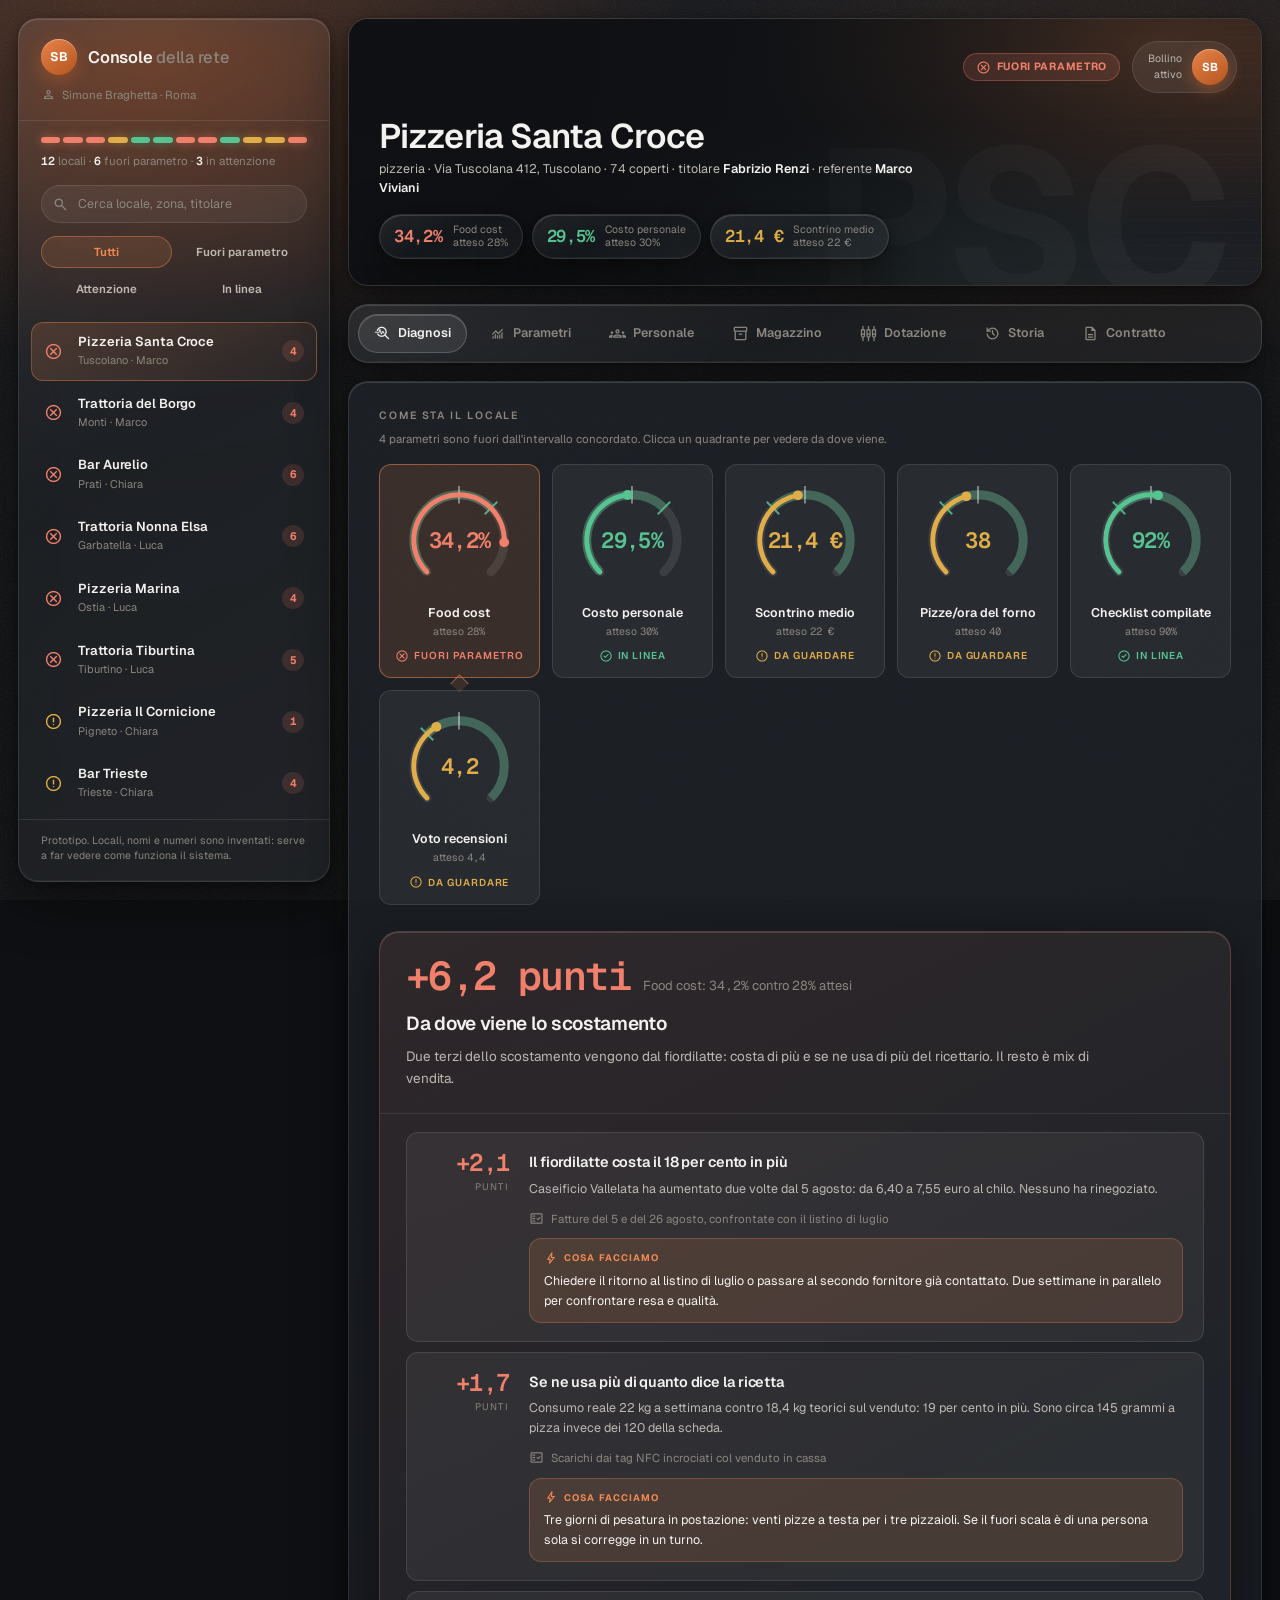
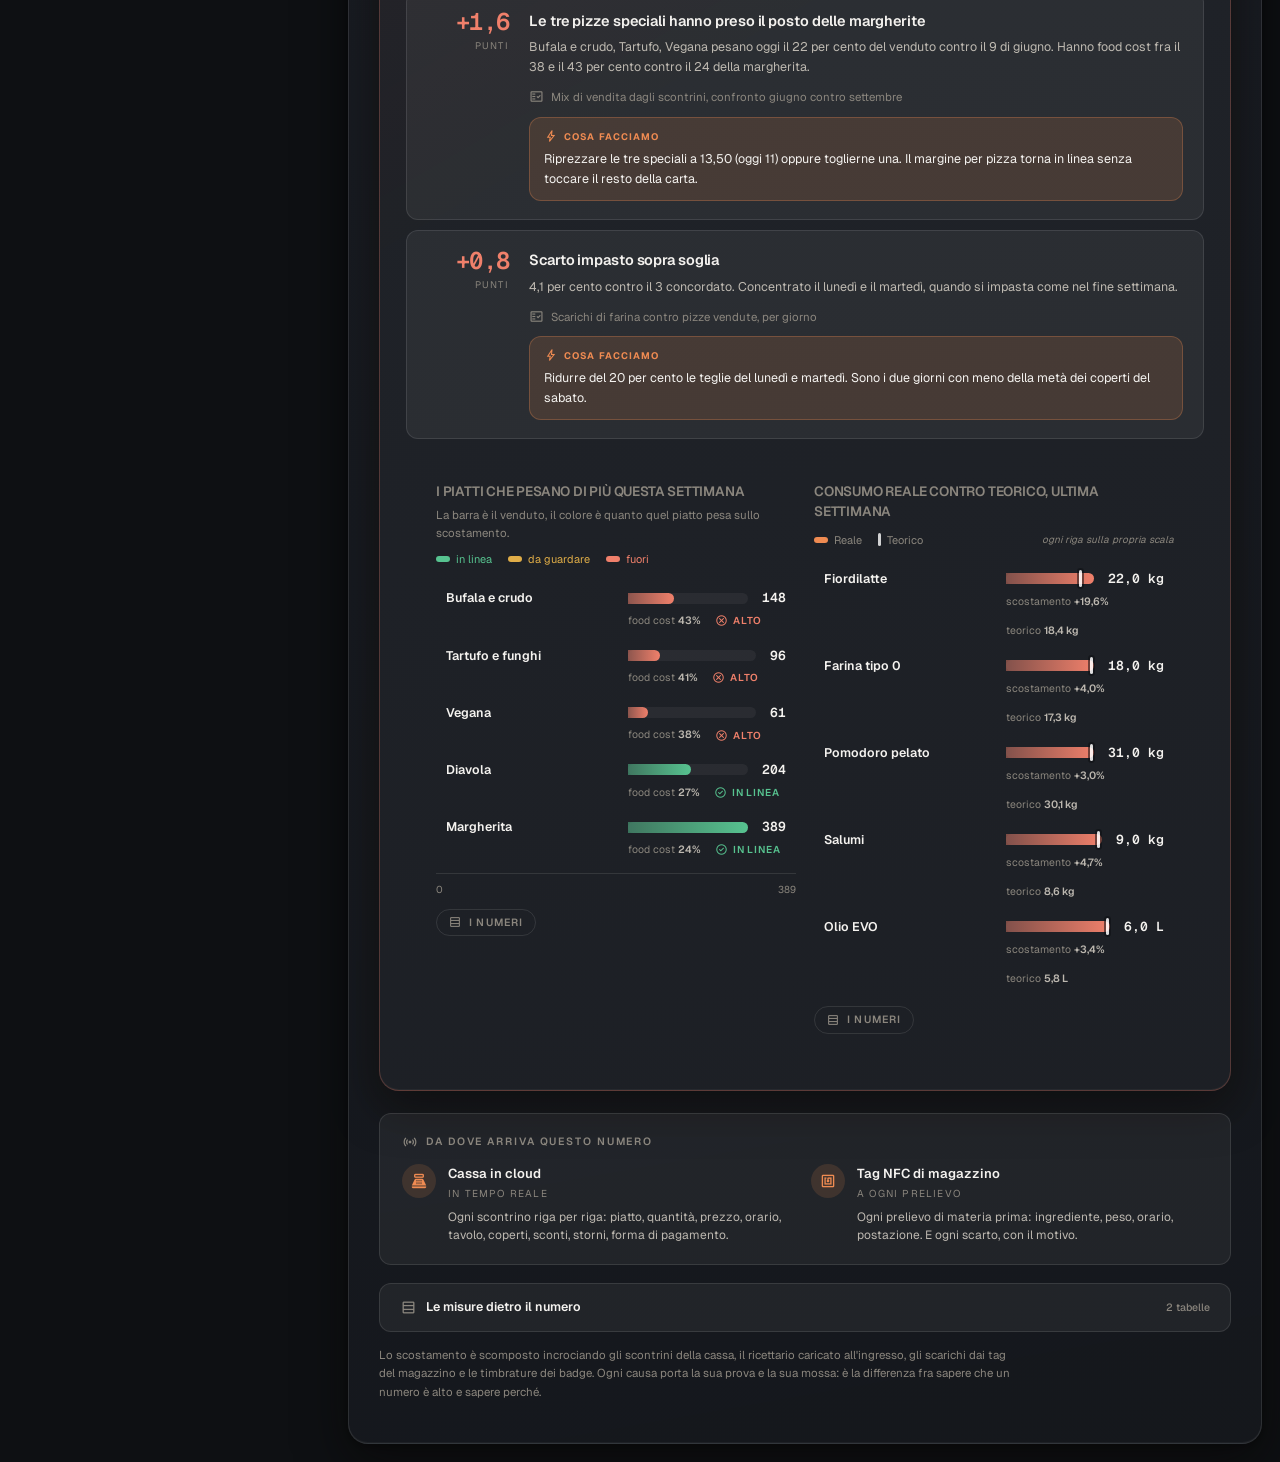
==== index.html @ a0d3e051 "feat: console SB, prototipo della piattaforma di rete Dodici locali dimostrativi con parametri per t" ====
<!doctype html>
<html lang="it">
<head>
<meta charset="utf-8">
<meta name="viewport" content="width=device-width, initial-scale=1">
<title>Console SB · prototipo</title>
<link rel="preconnect" href="https://fonts.googleapis.com">
<link rel="preconnect" href="https://fonts.gstatic.com" crossorigin>
<link rel="stylesheet" href="https://fonts.googleapis.com/css2?family=Geist:wght@400;500;600;700&family=Geist+Mono:wght@400;500;600&family=Material+Symbols+Outlined:opsz,wght,FILL,GRAD@20,400,0,0&display=swap">
<link rel="stylesheet" href="assets/stile.css">
</head>
<body>

<div class="telaio">

  <aside class="flotta vetro">
    <div class="insegna">
      <div class="riga">
        <span class="sigla">SB</span>
        <span class="nome">Console <span>della rete</span></span>
      </div>
      <div class="chi"><span class="ico">person</span> Simone Braghetta · Roma</div>
    </div>

    <div class="polso" id="polso"></div>
    <div class="polso-dida" id="polso-dida"></div>

    <div class="setaccio">
      <span class="ico">search</span>
      <input id="setaccio" type="search" placeholder="Cerca locale, zona, titolare" aria-label="Cerca">
    </div>

    <div class="filtri" id="filtri">
      <button type="button" data-f="tutti" aria-pressed="true">Tutti</button>
      <button type="button" data-f="fuori" aria-pressed="false">Fuori parametro</button>
      <button type="button" data-f="attesa" aria-pressed="false">Attenzione</button>
      <button type="button" data-f="buono" aria-pressed="false">In linea</button>
    </div>

    <div class="lista" id="lista"></div>
    <p class="avviso">Prototipo. Locali, nomi e numeri sono inventati:
      serve a far vedere come funziona il sistema.</p>
  </aside>

  <main class="dossier">
    <div class="banda" id="banda"></div>
    <div class="linguette vetro" id="linguette" role="tablist"></div>
    <div class="lastra" id="area"></div>
  </main>

</div>

<div class="bolla" id="bolla" role="status"></div>
<script type="module" src="assets/app.js"></script>
</body>
</html>
---- assets/stile.css ----
/* ═══════════════════════════════════════════════════════════════════
   Console SB · foglio di stile

   Linguaggio visivo: vetro su fondo profondo. Pannelli traslucidi che
   galleggiano sopra un fondale caldo, bordo interno chiaro a simulare
   il rifrangere della luce sul bordo, ombre tinte col colore del
   marchio invece che nere.

   Nota onesta: il "Liquid Glass" di Apple esiste solo sulle sue
   piattaforme. Questa è un'approssimazione per il web fatta con
   backdrop-filter, bordi stratificati e riflessi. Con
   prefers-reduced-transparency i pannelli diventano pieni.

   Raggi: 20px sui pannelli che galleggiano, 12px sui blocchi interni,
   999px su tutto ciò che si clicca. Nessuna eccezione.
   ═══════════════════════════════════════════════════════════════════ */

:root{
  --fondo:#0e1013;
  --velo:rgba(255,255,255,.055);
  --velo-alto:rgba(255,255,255,.085);
  --bordo:rgba(255,255,255,.10);
  --bordo-vivo:rgba(255,255,255,.18);
  --ink:#f4f2ef;
  --testo:#bdb8b0;
  --tenue:#8b867e;
  --accento:#ef8b52;
  --accento-scuro:#c4622d;
  --accento-velo:rgba(239,139,82,.14);
  --buono:#57c390;
  --attesa:#e0ad48;
  --fuori:#f0806b;
  --buono-velo:rgba(87,195,144,.14);
  --attesa-velo:rgba(224,173,72,.14);
  --fuori-velo:rgba(240,128,107,.15);
  --griglia:rgba(255,255,255,.07);
  --r-g:20px;   /* pannelli galleggianti */
  --r-b:12px;   /* blocchi interni */
  --ombra:0 18px 50px rgba(8,6,4,.55), 0 2px 8px rgba(8,6,4,.35);
  --luce:inset 0 1px 0 rgba(255,255,255,.14), inset 0 -1px 0 rgba(255,255,255,.04);
}

*{box-sizing:border-box}
html,body{height:100%}
body{
  margin:0;color:var(--ink);background:var(--fondo);
  font-family:'Geist','Inter',-apple-system,BlinkMacSystemFont,sans-serif;
  font-size:13.5px;line-height:1.5;-webkit-font-smoothing:antialiased;
}

/* ── fondale: caldo, profondo, immobile ── */
body::before{
  content:"";position:fixed;inset:0;z-index:-2;
  background:
    radial-gradient(70% 55% at 12% 6%, rgba(196,98,45,.34), transparent 62%),
    radial-gradient(55% 45% at 88% 12%, rgba(120,72,40,.26), transparent 66%),
    radial-gradient(60% 50% at 70% 96%, rgba(60,90,84,.18), transparent 70%),
    linear-gradient(170deg, #16181d 0%, #0e1013 46%, #0b0d10 100%);
}
/* grana finissima, ferma, non cattura il puntatore */
body::after{
  content:"";position:fixed;inset:0;z-index:-1;pointer-events:none;opacity:.5;
  background-image:url("data:image/svg+xml;utf8,\
<svg xmlns='http://www.w3.org/2000/svg' width='140' height='140'>\
<filter id='g'><feTurbulence type='fractalNoise' baseFrequency='.85' numOctaves='2'/>\
<feColorMatrix type='saturate' values='0'/></filter>\
<rect width='140' height='140' filter='url(%23g)' opacity='.22'/></svg>");
}

.num{font-family:'Geist Mono',ui-monospace,SFMono-Regular,monospace;font-variant-numeric:tabular-nums}
.ico{
  font-family:'Material Symbols Outlined';font-weight:400;font-style:normal;line-height:1;
  letter-spacing:normal;text-transform:none;display:inline-block;white-space:nowrap;
  -webkit-font-feature-settings:'liga';font-feature-settings:'liga';vertical-align:middle;
}
::selection{background:var(--accento);color:#13100d}

/* ── il vetro ── */
.vetro{
  background:linear-gradient(150deg, rgba(255,255,255,.085), rgba(255,255,255,.028) 46%, rgba(255,255,255,.05));
  backdrop-filter:blur(20px) saturate(160%);
  -webkit-backdrop-filter:blur(20px) saturate(160%);
  border:1px solid var(--bordo);
  box-shadow:var(--ombra), var(--luce);
  border-radius:var(--r-g);
}
/* La lastra è il vetro senza sfocatura: stessa materia, ma per i
   pannelli molto alti, dove sfocare costerebbe fluidità allo scorrimento. */
.lastra{
  background:linear-gradient(170deg, rgba(30,34,40,.86), rgba(22,25,30,.9));
  border:1px solid var(--bordo);
  box-shadow:var(--ombra), var(--luce);
  border-radius:var(--r-g);
}
@media (prefers-reduced-transparency:reduce){
  .vetro,.lastra{background:#1b1e23;backdrop-filter:none;-webkit-backdrop-filter:none}
}

/* ═══ impianto ═══ */
.telaio{display:grid;grid-template-columns:312px 1fr;gap:18px;padding:18px;min-height:100dvh;align-items:start}
@media(max-width:1020px){.telaio{grid-template-columns:1fr}}

/* ═══ flotta ═══ */
.flotta{position:sticky;top:18px;max-height:calc(100dvh - 36px);display:flex;flex-direction:column;overflow:hidden}
/* Su iPad in verticale la flotta sta sopra al dossier: se prende tutto
   lo schermo si apre su un elenco invece che sulla console. */
@media(max-width:1020px){
  .flotta{position:static;max-height:none}
  .lista{max-height:264px}
}

.insegna{padding:20px 22px 17px;border-bottom:1px solid var(--bordo)}
.insegna .riga{display:flex;align-items:center;gap:11px}
.insegna .sigla{
  width:36px;height:36px;border-radius:999px;flex:0 0 auto;display:grid;place-items:center;
  font-size:12.5px;font-weight:700;letter-spacing:.4px;color:#fff;
  background:linear-gradient(145deg,#e8834a,#b4551f);
  box-shadow:0 6px 18px rgba(196,98,45,.45), inset 0 1px 0 rgba(255,255,255,.35);
}
.insegna .nome{font-size:16.5px;font-weight:600;letter-spacing:-.25px}
.insegna .nome span{color:var(--tenue);font-weight:500}
.insegna .chi{font-size:11.5px;color:var(--tenue);margin-top:11px;display:flex;align-items:center;gap:6px}
.insegna .chi .ico{font-size:15px}

.polso{display:flex;gap:3px;padding:16px 22px 0}
.polso i{height:6px;flex:1;border-radius:999px;background:rgba(255,255,255,.14)}
.polso i.buono{background:var(--buono);box-shadow:0 0 10px rgba(87,195,144,.45)}
.polso i.attesa{background:var(--attesa);box-shadow:0 0 10px rgba(224,173,72,.45)}
.polso i.fuori{background:var(--fuori);box-shadow:0 0 10px rgba(240,128,107,.5)}
.polso-dida{padding:9px 22px 0;font-size:11.5px;color:var(--tenue)}
.polso-dida b{color:var(--ink);font-weight:600}

.setaccio{padding:15px 22px 0;position:relative}
.setaccio .ico{position:absolute;left:33px;top:26px;font-size:17px;color:var(--tenue);pointer-events:none}
.setaccio input{
  width:100%;padding:9px 13px 9px 36px;font:inherit;font-size:12.5px;color:var(--ink);
  background:var(--velo);border:1px solid var(--bordo);border-radius:999px;
  transition:border-color .18s, background .18s;
}
.setaccio input::placeholder{color:var(--tenue)}
.setaccio input:hover{background:var(--velo-alto)}
.setaccio input:focus{outline:none;border-color:var(--accento);background:var(--velo-alto)}

.filtri{display:grid;grid-template-columns:1fr 1fr;gap:5px;padding:13px 22px 14px}
.filtri button{
  font:inherit;font-size:11.5px;font-weight:600;padding:6px 12px;border-radius:999px;cursor:pointer;
  text-align:center;
  background:transparent;border:1px solid transparent;color:var(--testo);transition:all .18s;
}
.filtri button:hover{color:var(--ink);background:var(--velo)}
.filtri button[aria-pressed="true"]{
  background:var(--accento-velo);border-color:rgba(239,139,82,.42);color:var(--accento);
}
.filtri button:focus-visible{outline:2px solid var(--accento);outline-offset:2px}

.lista{overflow-y:auto;flex:1;padding:4px 12px 14px;scrollbar-width:thin}
.riga-locale{
  display:grid;grid-template-columns:22px 1fr auto;gap:12px;align-items:center;width:100%;
  padding:11px 12px;margin-bottom:3px;border:1px solid transparent;border-radius:var(--r-b);
  background:transparent;font:inherit;text-align:left;cursor:pointer;color:inherit;
  transition:background .18s, border-color .18s, transform .18s;
}
.riga-locale:hover{background:var(--velo);transform:translateX(2px)}
.riga-locale[aria-current="true"]{
  background:linear-gradient(120deg, rgba(239,139,82,.18), rgba(239,139,82,.06));
  border-color:rgba(239,139,82,.38);
}
.riga-locale:focus-visible{outline:2px solid var(--accento);outline-offset:1px}
.riga-locale .n1{display:block;font-weight:600;font-size:13px;line-height:1.25}
.riga-locale .n2{display:block;font-size:11px;color:var(--tenue);margin-top:2px}
.riga-locale .spia{font-size:19px}
.riga-locale .quanti{
  font-size:11px;font-weight:700;color:var(--fuori);background:var(--fuori-velo);
  min-width:22px;height:22px;border-radius:999px;display:grid;place-items:center;
}
.vuoto{padding:26px 22px;color:var(--tenue);font-size:12.5px}
.avviso{margin:0;padding:13px 22px 17px;border-top:1px solid var(--bordo);
  font-size:10.5px;line-height:1.5;color:var(--tenue)}

/* ═══ stati ═══ */
.buono{color:var(--buono)} .attesa{color:var(--attesa)} .fuori{color:var(--fuori)}
.targa{
  display:inline-flex;align-items:center;gap:6px;font-size:10.5px;font-weight:700;letter-spacing:.7px;
  text-transform:uppercase;padding:5px 12px;border-radius:999px;white-space:nowrap;
  border:1px solid transparent;
}
.targa .ico{font-size:15px}
.targa.buono{background:var(--buono-velo);border-color:rgba(87,195,144,.3)}
.targa.attesa{background:var(--attesa-velo);border-color:rgba(224,173,72,.3)}
.targa.fuori{background:var(--fuori-velo);border-color:rgba(240,128,107,.32)}
.targa.spenta{background:var(--velo);color:var(--tenue);border-color:var(--bordo)}

/* ═══ dossier ═══ */
.dossier{min-width:0;display:grid;gap:18px}

.banda{position:relative;min-height:268px;overflow:hidden;border-radius:var(--r-g);
  border:1px solid var(--bordo);box-shadow:var(--ombra)}
/* Niente fotografie di repertorio: la testata è materia, non stock.
   L'angolo dei gradienti cambia con il locale, la famiglia di colore no. */
.banda .materia{
  position:absolute;inset:0;
  background:
    radial-gradient(80% 120% at 88% 10%, rgba(224,124,64,.34), transparent 58%),
    radial-gradient(60% 90% at 62% 96%, rgba(70,104,96,.3), transparent 62%),
    linear-gradient(var(--g), #24262c, #15171b 62%);
}
.banda .materia::before{
  content:"";position:absolute;inset:0;opacity:.5;
  background:repeating-linear-gradient(var(--g), rgba(255,255,255,.05) 0 1px, transparent 1px 13px);
  mask-image:linear-gradient(100deg, transparent 34%, #000 100%);
  -webkit-mask-image:linear-gradient(100deg, transparent 34%, #000 100%);
}
.banda .monogramma{
  position:absolute;right:4%;bottom:-16%;font-size:210px;font-weight:700;letter-spacing:-8px;
  color:rgba(255,255,255,.05);line-height:1;user-select:none;
}
.banda::after{
  content:"";position:absolute;inset:0;
  background:linear-gradient(95deg, rgba(14,16,19,.94) 26%, rgba(14,16,19,.62) 58%, rgba(14,16,19,.2) 100%);
}
.banda .sopra{position:absolute;inset:0;padding:26px 30px;display:flex;flex-direction:column;justify-content:flex-end;z-index:2}
.banda h1{font-size:34px;font-weight:600;letter-spacing:-.9px;margin:0 0 7px;line-height:1.02}
.banda .sotto{font-size:12.5px;color:var(--testo);max-width:72ch}
.banda .sotto b{color:var(--ink);font-weight:600}
/* I tre numeri che Simone guarda per primi, già nella testata */
.banda .cifre{display:flex;gap:9px;margin-top:16px;flex-wrap:wrap}
.banda .cifra{display:flex;align-items:center;gap:10px;padding:8px 14px;border-radius:999px}
.banda .cifra b{font-size:17px;font-weight:600;letter-spacing:-.3px}
.banda .cifra i{font-style:normal;font-size:10.5px;line-height:1.3;color:var(--tenue)}
.banda .angolo{position:absolute;top:22px;right:24px;z-index:2;display:flex;align-items:center;gap:12px}
.sigillo{
  display:flex;align-items:center;gap:10px;font-size:10.5px;color:var(--testo);text-align:right;
  padding:7px 8px 7px 15px;border-radius:999px;
  background:rgba(255,255,255,.07);border:1px solid var(--bordo);
  backdrop-filter:blur(18px);-webkit-backdrop-filter:blur(18px);
}
.sigillo .disco{
  width:36px;height:36px;border-radius:999px;display:grid;place-items:center;font-size:11.5px;
  font-weight:700;letter-spacing:.5px;color:#fff;
  background:linear-gradient(145deg,#e8834a,#b4551f);
  box-shadow:0 5px 16px rgba(196,98,45,.5), inset 0 1px 0 rgba(255,255,255,.35);
}
.sigillo .disco.spento{background:rgba(255,255,255,.07);color:var(--tenue);box-shadow:none;border:1px solid var(--bordo)}

.linguette{display:flex;gap:6px;padding:9px;overflow-x:auto;scrollbar-width:none}
.linguette::-webkit-scrollbar{display:none}
.linguette button{
  flex:0 0 auto;
  font:inherit;font-size:12.5px;font-weight:600;padding:9px 15px;border:1px solid transparent;
  border-radius:999px;background:transparent;color:var(--tenue);cursor:pointer;white-space:nowrap;
  display:flex;align-items:center;gap:7px;transition:all .18s;
}
.linguette button .ico{font-size:17px}
.linguette button:hover{color:var(--ink);background:var(--velo)}
.linguette button[aria-selected="true"]{
  color:var(--ink);background:var(--velo-alto);border-color:var(--bordo-vivo);
  box-shadow:inset 0 1px 0 rgba(255,255,255,.16);
}
.linguette button:focus-visible{outline:2px solid var(--accento);outline-offset:2px}

.area{padding:26px 30px 30px}
.tit{font-size:10.5px;letter-spacing:1.9px;text-transform:uppercase;color:var(--tenue);font-weight:600;margin:0 0 14px}
.tit.staccato{margin-top:32px}

/* ═══ numeri ═══ */
.numeri{display:grid;grid-template-columns:repeat(auto-fit,minmax(152px,1fr));gap:10px}
.numeri .cella{
  background:var(--velo);border:1px solid var(--bordo);border-radius:var(--r-b);padding:15px 17px;
  transition:background .18s, border-color .18s, transform .18s;
}
.numeri .cella.clic{cursor:pointer}
.numeri .cella.clic:hover{background:var(--velo-alto);transform:translateY(-2px)}
.numeri .cella[aria-current="true"]{border-color:rgba(239,139,82,.45);background:var(--accento-velo)}
.numeri small{display:block;font-size:10px;letter-spacing:1.3px;text-transform:uppercase;color:var(--tenue);font-weight:600;margin-bottom:9px}
.numeri b{font-size:23px;font-weight:600;display:block;line-height:1;letter-spacing:-.6px}
.numeri span{font-size:11.5px;color:var(--tenue);display:block;margin-top:7px}

/* ═══ tabelle ═══ */
.tabella{background:var(--velo);border:1px solid var(--bordo);border-radius:var(--r-b);overflow:hidden}
table{width:100%;border-collapse:collapse;font-size:12.5px}
th{
  text-align:left;font-size:10px;letter-spacing:1.4px;text-transform:uppercase;color:var(--tenue);
  font-weight:600;padding:12px 16px;border-bottom:1px solid var(--bordo);white-space:nowrap;
  background:rgba(255,255,255,.03);
}
th.d,td.d{text-align:right}
td{padding:12px 16px;border-bottom:1px solid rgba(255,255,255,.055);color:var(--testo)}
tbody tr:last-child td{border-bottom:0}
tbody tr{transition:background .15s}
tbody tr:hover td{background:rgba(255,255,255,.035)}
td b{color:var(--ink);font-weight:600}

/* ═══ diagnosi ═══ */
.diagnosi{
  border-radius:var(--r-g);overflow:hidden;margin-bottom:22px;
  background:linear-gradient(150deg, rgba(240,128,107,.10), rgba(255,255,255,.03) 42%);
  border:1px solid rgba(240,128,107,.26);
  box-shadow:0 16px 44px rgba(10,6,4,.5), var(--luce);
}
.diagnosi.sereno{background:linear-gradient(150deg, rgba(87,195,144,.10), rgba(255,255,255,.03) 42%);
  border-color:rgba(87,195,144,.26)}
.diagnosi .capo{padding:24px 26px;border-bottom:1px solid var(--bordo)}
.diagnosi .capo h2{font-size:19px;font-weight:600;margin:0 0 8px;letter-spacing:-.3px}
.diagnosi .capo p{margin:0;font-size:13.5px;color:var(--testo);max-width:80ch;line-height:1.6}
.conto{display:flex;align-items:baseline;gap:13px;margin-bottom:14px;flex-wrap:wrap}
.conto .grande{font-size:40px;font-weight:600;letter-spacing:-1.6px;line-height:1}
.conto .via{font-size:13px;color:var(--tenue)}

.cause{display:grid;gap:10px;padding:18px 26px 22px}
.causa{
  display:grid;grid-template-columns:82px 1fr;gap:20px;padding:18px 20px;
  background:var(--velo);border:1px solid var(--bordo);border-radius:var(--r-b);
  transition:background .18s, border-color .18s;
}
.causa:hover{background:var(--velo-alto);border-color:var(--bordo-vivo)}
@media(max-width:780px){.causa{grid-template-columns:1fr;gap:10px}}
.causa .peso{text-align:right}
.causa .peso b{display:block;font-size:24px;font-weight:600;color:var(--fuori);line-height:1;letter-spacing:-.8px}
.causa .peso span{display:block;font-size:9.5px;letter-spacing:1.3px;text-transform:uppercase;color:var(--tenue);margin-top:5px}
.causa h3{margin:0 0 6px;font-size:14.5px;font-weight:600;letter-spacing:-.1px}
.causa .dett{margin:0 0 11px;font-size:12.5px;color:var(--testo);line-height:1.6;max-width:82ch}
.causa .prova{font-size:11.5px;color:var(--tenue);display:flex;gap:7px;align-items:flex-start;margin-bottom:11px}
.causa .prova .ico{font-size:15px;margin-top:1px}
.causa .mossa{
  font-size:12.5px;line-height:1.6;color:var(--ink);max-width:82ch;
  background:var(--accento-velo);border:1px solid rgba(239,139,82,.28);
  border-radius:var(--r-b);padding:11px 14px;
}
.causa .mossa b{
  color:var(--accento);font-weight:700;letter-spacing:1.1px;font-size:9.5px;
  text-transform:uppercase;display:flex;align-items:center;gap:6px;margin-bottom:5px;
}
.causa .mossa b .ico{font-size:14px}

.prove{display:grid;grid-template-columns:1fr 1fr;gap:18px;padding:0 26px 26px}
@media(max-width:920px){.prove{grid-template-columns:1fr}}
.prove h4{font-size:10.5px;letter-spacing:1.5px;text-transform:uppercase;color:var(--tenue);font-weight:600;margin:0 0 10px}

/* ═══ grafico ═══ */
.tavola{background:var(--velo);border:1px solid var(--bordo);border-radius:var(--r-b);padding:20px 22px 14px;margin-bottom:24px}
.tavola h3{margin:0 0 4px;font-size:16px;font-weight:600;letter-spacing:-.2px}
.tavola p{margin:0 0 16px;font-size:12px;color:var(--tenue)}
svg{display:block;width:100%;height:auto;overflow:visible}
.legenda{display:flex;gap:22px;flex-wrap:wrap;font-size:11.5px;color:var(--tenue);margin-top:14px}
.legenda i{display:inline-block;width:15px;height:2px;background:var(--ink);vertical-align:middle;margin-right:8px;border-radius:999px}
.legenda .fascia i{height:11px;background:var(--buono-velo);border:1px solid var(--buono);border-radius:3px}
.legenda .att i{height:0;border-top:2px dashed var(--buono);background:none}
.bolla{
  position:fixed;pointer-events:none;font-size:11.5px;padding:8px 12px;border-radius:999px;
  opacity:0;transition:opacity .14s;z-index:40;color:var(--ink);
  background:rgba(38,42,48,.85);border:1px solid var(--bordo-vivo);
  backdrop-filter:blur(16px);-webkit-backdrop-filter:blur(16px);
  box-shadow:0 10px 26px rgba(0,0,0,.45);
}

/* ═══ confronto ═══ */
.barre{display:grid;gap:9px}
.barra{display:grid;grid-template-columns:138px 1fr 62px;gap:14px;align-items:center;font-size:12.5px;color:var(--testo)}
.traccia{height:12px;background:rgba(255,255,255,.07);border-radius:999px;overflow:hidden}
.riempi{height:100%;background:rgba(255,255,255,.22);border-radius:999px}
.barra.io .riempi{background:linear-gradient(90deg,#c4622d,#ef8b52);box-shadow:0 0 16px rgba(239,139,82,.4)}
.barra.io span:first-child{color:var(--ink);font-weight:700}

/* ═══ settimana ═══ */
.settimana{display:grid;grid-template-columns:repeat(7,1fr);gap:8px}
.giorno{background:var(--velo);border:1px solid var(--bordo);border-radius:var(--r-b);padding:13px 9px;text-align:center}
.giorno .g{font-size:10px;letter-spacing:1.3px;text-transform:uppercase;color:var(--tenue);font-weight:600}
.giorno .p{font-size:20px;font-weight:600;margin-top:7px;letter-spacing:-.5px}
.giorno .c{font-size:10.5px;color:var(--tenue);margin-top:4px}
.giorno.troppo{border-color:rgba(224,173,72,.35);background:var(--attesa-velo)}
.giorno.troppo .p{color:var(--attesa)}

/* ═══ dotazione ═══ */
.pezzi{display:grid;gap:9px}
.pezzo{
  display:grid;grid-template-columns:38px 1fr auto;gap:15px;align-items:start;padding:15px 17px;
  background:var(--velo);border:1px solid var(--bordo);border-radius:var(--r-b);transition:background .18s;
}
.pezzo:hover{background:var(--velo-alto)}
.pezzo > .ico{
  font-size:19px;color:var(--accento);width:38px;height:38px;border-radius:999px;
  display:grid;place-items:center;background:var(--accento-velo);
}
.pezzo.spento > .ico{color:var(--tenue);background:var(--velo)}
.pezzo .t{display:block;font-size:13.5px;font-weight:600}
.pezzo .produce{display:grid;gap:5px;margin-top:10px;padding-top:10px;border-top:1px solid var(--bordo)}
.pezzo .produce .voce{display:grid;grid-template-columns:16px 1fr;gap:8px;align-items:start;
  font-size:11.5px;color:var(--testo);line-height:1.5}
.pezzo .produce .ico{font-size:14px;color:var(--tenue);margin-top:2px}
.pezzo .produce em{font-style:normal;color:var(--tenue);text-transform:uppercase;letter-spacing:1px;
  font-size:9.5px;white-space:nowrap;margin-left:4px}
.pezzo.spento .produce{opacity:.62}
.pezzo .d{display:block;font-size:11.5px;color:var(--tenue);margin-top:3px;max-width:70ch}

/* ═══ storia ═══ */
.storia{border-left:1px solid var(--bordo);padding-left:24px;display:grid;gap:22px;margin-left:6px}
.tappa{position:relative}
.tappa::before{
  content:"";position:absolute;left:-29px;top:6px;width:9px;height:9px;border-radius:999px;
  background:rgba(255,255,255,.22);border:2px solid #14161a;
}
.tappa.chiave::before{background:var(--accento);box-shadow:0 0 12px rgba(239,139,82,.6)}
.tappa .q{font-size:10.5px;letter-spacing:1.4px;text-transform:uppercase;color:var(--tenue);font-weight:600}
.tappa .t{font-size:14.5px;font-weight:600;margin:5px 0 6px;letter-spacing:-.1px}
.tappa .d{font-size:12.5px;color:var(--testo);line-height:1.65;max-width:80ch}

.nota-piccola{font-size:11.5px;color:var(--tenue);margin-top:14px;max-width:80ch;line-height:1.6}

/* ═══ movimento: solo all'ingresso e sul passaggio del puntatore ═══ */
@media (prefers-reduced-motion:no-preference){
  .dossier > *{animation:sali .42s cubic-bezier(.16,1,.3,1) both}
  .dossier > *:nth-child(2){animation-delay:.05s}
  .dossier > *:nth-child(3){animation-delay:.09s}
  @keyframes sali{from{opacity:0;transform:translateY(10px)}to{opacity:1;transform:none}}
}

/* ═══ quadranti della diagnosi ═══
   Una corona per parametro: fascia verde dove il numero dovrebbe stare,
   tacca sul valore atteso, arco spesso su quello di oggi. Si clicca. */
.capo-quadranti{margin-bottom:16px}
.capo-quadranti .tit{margin-bottom:6px}
.capo-quadranti .nota-piccola{margin:0}

.quadranti{display:grid;grid-template-columns:repeat(auto-fit,minmax(158px,1fr));gap:12px;margin-bottom:26px}
.quadrante{
  position:relative;display:flex;flex-direction:column;align-items:center;gap:0;
  padding:16px 12px 14px;border-radius:var(--r-b);cursor:pointer;font:inherit;color:inherit;
  background:var(--velo);border:1px solid var(--bordo);
  transition:background .18s, border-color .18s, transform .18s;
}
.quadrante:hover{background:var(--velo-alto);transform:translateY(-2px)}
.quadrante:focus-visible{outline:2px solid var(--accento);outline-offset:2px}
.quadrante.aperto{border-color:rgba(239,139,82,.5);background:var(--accento-velo)}
.quadrante.aperto::after{
  content:"";position:absolute;left:50%;bottom:-13px;width:12px;height:12px;margin-left:-6px;
  background:var(--accento-velo);border-left:1px solid rgba(239,139,82,.5);
  border-top:1px solid rgba(239,139,82,.5);transform:rotate(45deg);
}
.quadrante svg{width:118px;height:118px;display:block}
.quadrante .pista{fill:none;stroke:rgba(255,255,255,.09);stroke-width:9;stroke-linecap:round}
.quadrante .fascia{fill:none;stroke:rgba(87,195,144,.3);stroke-width:9;stroke-linecap:butt}
.quadrante .tacca{stroke:rgba(255,255,255,.55);stroke-width:1.5}
.quadrante .limite{stroke:var(--buono);stroke-width:2;opacity:.85}
.quadrante .valore{fill:none;stroke-width:5;stroke-linecap:round}
.quadrante.buono .valore{stroke:var(--buono)}  .quadrante.buono .punta{fill:var(--buono)}
.quadrante.attesa .valore{stroke:var(--attesa)} .quadrante.attesa .punta{fill:var(--attesa)}
.quadrante.fuori .valore{stroke:var(--fuori)}   .quadrante.fuori .punta{fill:var(--fuori)}
.quadrante .punta{stroke:none}
.quadrante .dentro{
  position:absolute;top:16px;left:0;right:0;height:118px;
  display:grid;place-items:center;pointer-events:none;
}
.quadrante .dentro b{font-size:22px;font-weight:600;letter-spacing:-.7px;line-height:1}
.quadrante.buono .dentro b{color:var(--buono)}
.quadrante.attesa .dentro b{color:var(--attesa)}
.quadrante.fuori .dentro b{color:var(--fuori)}
.quadrante .nome{font-size:12.5px;font-weight:600;margin-top:6px;text-align:center;line-height:1.25}
.quadrante .atteso{font-size:10.5px;color:var(--tenue);margin-top:3px}
.quadrante .verdetto{
  display:inline-flex;align-items:center;gap:5px;margin-top:9px;
  font-size:10px;letter-spacing:.9px;text-transform:uppercase;font-weight:600;color:var(--tenue);
}
.quadrante .verdetto .ico{font-size:14px}
.quadrante.buono .verdetto{color:var(--buono)}
.quadrante.attesa .verdetto{color:var(--attesa)}
.quadrante.fuori .verdetto{color:var(--fuori)}

/* variante del pannello per i parametri solo da guardare */
.diagnosi.attenzione{background:linear-gradient(150deg, rgba(224,173,72,.12), rgba(255,255,255,.03) 42%);
  border-color:rgba(224,173,72,.26)}

/* ═══ da dove arriva il numero ═══ */
.sorgenti{margin-top:22px;padding:20px 22px;border:1px solid var(--bordo);border-radius:var(--r-b);background:var(--velo)}
.sorgenti h4{display:flex;align-items:center;gap:8px;margin:0 0 14px;
  font-size:10.5px;letter-spacing:1.9px;text-transform:uppercase;color:var(--tenue);font-weight:600}
.sorgenti h4 .ico{font-size:16px}
.flussi{display:grid;grid-template-columns:repeat(auto-fit,minmax(280px,1fr));gap:12px}
.flusso{display:grid;grid-template-columns:34px 1fr;gap:12px;align-items:start}
.flusso > .ico{
  width:34px;height:34px;border-radius:999px;display:grid;place-items:center;font-size:18px;
  background:var(--accento-velo);color:var(--accento);
}
.flusso b{display:block;font-size:13px;font-weight:600}
.flusso .fr{display:block;font-size:10px;letter-spacing:1.2px;text-transform:uppercase;color:var(--tenue);margin-top:3px}
.flusso p{margin:7px 0 0;font-size:12px;color:var(--testo);line-height:1.5}

/* ═══ misure grezze, richiudibili ═══ */
.misure{margin-top:18px;border:1px solid var(--bordo);border-radius:var(--r-b);background:var(--velo);overflow:hidden}
.misure summary{
  display:flex;align-items:center;gap:9px;padding:14px 20px;cursor:pointer;list-style:none;
  font-size:12.5px;font-weight:600;transition:background .18s;
}
.misure summary::-webkit-details-marker{display:none}
.misure summary:hover{background:var(--velo-alto)}
.misure summary .ico{font-size:17px;color:var(--tenue)}
.misure summary .quante{margin-left:auto;font-size:10.5px;color:var(--tenue);font-weight:500}
.misure[open] summary{border-bottom:1px solid var(--bordo)}
.dentro-misure{padding:18px 20px 20px;display:grid;gap:22px}
.dentro-misure .nota-piccola{margin-top:9px}

/* ═══ grafici a barre ═══
   Una riga per voce: etichetta, barra, numero in chiaro. Le barre
   appaiate confrontano due misure della stessa unità; quando c'è una
   colonna di giudizio, è il giudizio a colorare la barra. */
.grafico h4{margin:0 0 5px;font-size:13.5px;font-weight:600;letter-spacing:-.2px}
.nota-g{margin:0 0 4px;font-size:11.5px;color:var(--tenue);line-height:1.5;max-width:82ch}
.legenda-g{display:flex;gap:16px;margin:10px 0 14px;font-size:11px;color:var(--tenue)}
.legenda-g span{display:inline-flex;align-items:center;gap:6px}
.legenda-g i{width:14px;height:6px;border-radius:999px;background:var(--accento)}
.legenda-g .nota{margin-left:auto;font-size:10px;font-style:italic}
.legenda-g i.b{background:rgba(255,255,255,.22)}
.legenda-g i.tacca{width:3px;height:13px;border-radius:2px;background:rgba(255,255,255,.8)}
.legenda-g .buono i{background:var(--buono)}
.legenda-g .attesa i{background:var(--attesa)}
.legenda-g .fuori i{background:var(--fuori)}

.righe-g{display:grid;gap:3px;margin-top:12px}
.riga-g{
  display:grid;grid-template-columns:minmax(96px,168px) 1fr auto;
  gap:4px 14px;align-items:center;padding:7px 10px;border-radius:9px;
  transition:background .16s;
}
.riga-g:hover{background:var(--velo)}
.riga-g .etic{font-size:12.5px;font-weight:600;line-height:1.25}
.riga-g.seq .etic{font-weight:500;color:var(--testo)}
.canne{position:relative;display:grid;gap:3px;min-width:60px;
  background:rgba(255,255,255,.05);border-radius:999px}
.asta{
  display:block;height:11px;border-radius:0 999px 999px 0;min-width:3px;
  background:linear-gradient(90deg, rgba(239,139,82,.55), var(--accento));
}
.asta.ok{background:linear-gradient(90deg, rgba(87,195,144,.45), var(--buono))}
.asta.ko{background:linear-gradient(90deg, rgba(240,128,107,.45), var(--fuori))}
/* la tacca del riferimento: teorico, atteso, previsto */
.rif{
  position:absolute;top:-3px;bottom:-3px;width:3px;margin-left:-1px;border-radius:2px;
  background:rgba(255,255,255,.85);box-shadow:0 0 0 2px rgba(14,16,19,.55);
}
.asta.buono {background:linear-gradient(90deg, rgba(87,195,144,.5), var(--buono))}
.asta.attesa{background:linear-gradient(90deg, rgba(224,173,72,.5), var(--attesa))}
.asta.fuori {background:linear-gradient(90deg, rgba(240,128,107,.5), var(--fuori))}
.riga-g .val{font-size:13px;font-weight:600;text-align:right;white-space:nowrap}
.riga-g .coda{
  grid-column:2 / -1;display:flex;flex-wrap:wrap;align-items:center;gap:14px;
  font-size:10.5px;color:var(--tenue);margin-top:1px;
}
.riga-g .coda b{color:var(--testo);font-weight:600}
.riga-g .segno{
  display:inline-flex;align-items:center;gap:5px;
  font-size:10px;letter-spacing:.8px;text-transform:uppercase;font-weight:600;
}
.riga-g .segno .ico{font-size:13px}
.riga-g .segno.buono{color:var(--buono)}
.riga-g .segno.attesa{color:var(--attesa)}
.riga-g .segno.fuori{color:var(--fuori)}

.scala{
  display:flex;justify-content:space-between;margin-top:8px;padding-top:8px;
  border-top:1px solid var(--bordo);font-size:10px;color:var(--tenue);
}

.numeri-tab{margin-top:12px}
.numeri-tab summary{
  display:inline-flex;align-items:center;gap:7px;cursor:pointer;list-style:none;
  font-size:10.5px;letter-spacing:1.2px;text-transform:uppercase;font-weight:600;color:var(--tenue);
  padding:5px 11px;border:1px solid var(--bordo);border-radius:999px;transition:all .16s;
}
.numeri-tab summary::-webkit-details-marker{display:none}
.numeri-tab summary:hover{color:var(--ink);border-color:var(--bordo-vivo);background:var(--velo)}
.numeri-tab summary .ico{font-size:14px}
.numeri-tab[open] summary{margin-bottom:12px}

/* ── andamento a colonnine: una serie per riga ── */
.legenda-g .periodi{font-size:10.5px;color:var(--tenue);letter-spacing:.2px}
.riga-s{
  display:grid;grid-template-columns:minmax(96px,168px) 1fr auto;gap:4px 14px;
  align-items:center;padding:9px 10px;border-radius:9px;transition:background .16s;
}
.riga-s:hover{background:var(--velo)}
.riga-s .etic{font-size:12.5px;font-weight:600}
.colonnine{display:flex;align-items:flex-end;gap:5px;height:52px;max-width:260px}
.colonnine .col{
  flex:1;max-width:22px;border-radius:3px 3px 0 0;background:rgba(255,255,255,.16);
  transition:background .16s;
}
.colonnine{position:relative}
.colonnine .col.ultima{background:linear-gradient(180deg, var(--accento), rgba(239,139,82,.55))}
.colonnine .col.ultima.ok{background:linear-gradient(180deg, var(--buono), rgba(87,195,144,.5))}
.colonnine .col.ultima.ko{background:linear-gradient(180deg, var(--fuori), rgba(240,128,107,.5))}
.colonnine .mira{
  position:absolute;left:0;right:0;height:0;border-top:1px dashed rgba(255,255,255,.45);
  pointer-events:none;
}
.riga-s:hover .colonnine .col{background:rgba(255,255,255,.24)}
.riga-s:hover .colonnine .col.ultima{background:linear-gradient(180deg, var(--accento), rgba(239,139,82,.7))}
.riga-s .val{font-size:13px;font-weight:600;text-align:right}
.riga-s .coda{grid-column:2 / -1;font-size:10.5px;color:var(--tenue)}
.andamento{display:inline-flex;align-items:center;gap:5px}
.andamento .ico{font-size:14px}
/* la freccia dice solo da che parte va: se salire sia un bene lo dice
   il parametro, non il grafico */
.andamento{color:var(--tenue)}
.andamento b{color:var(--testo)}
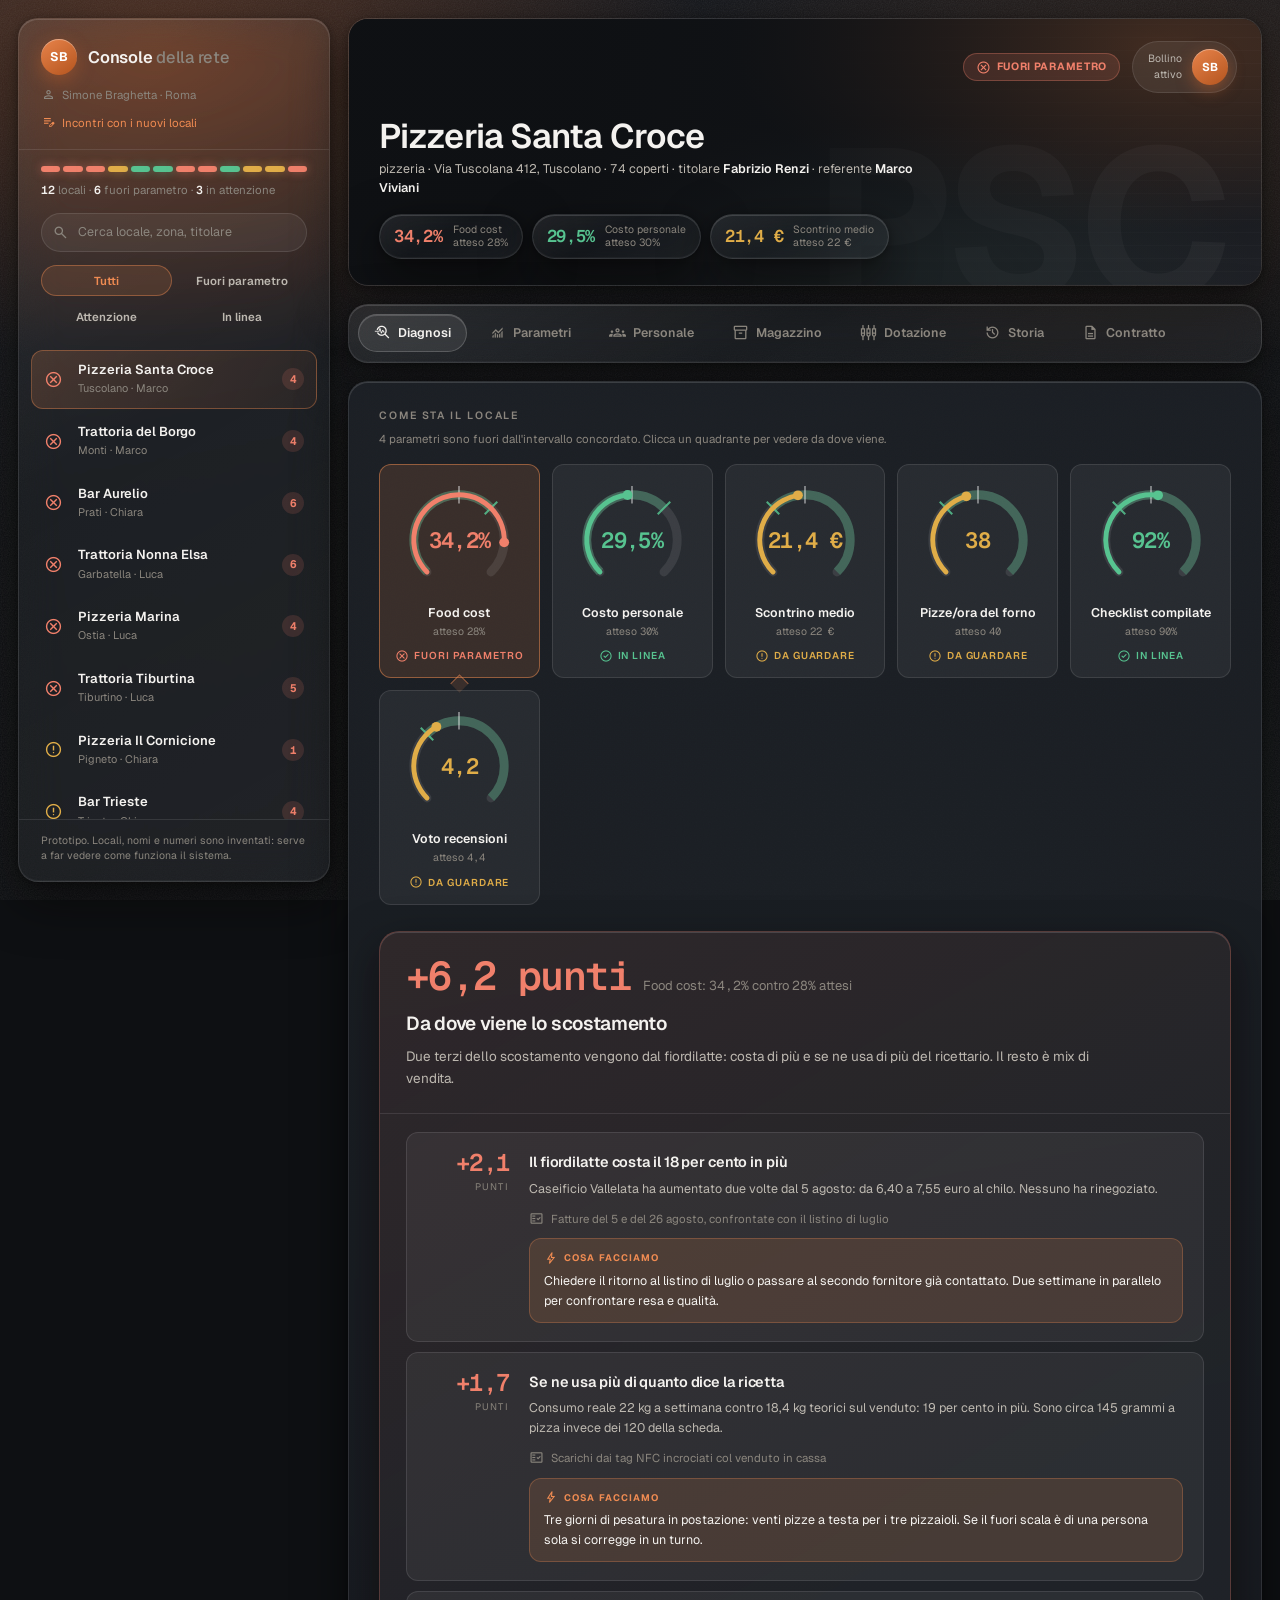
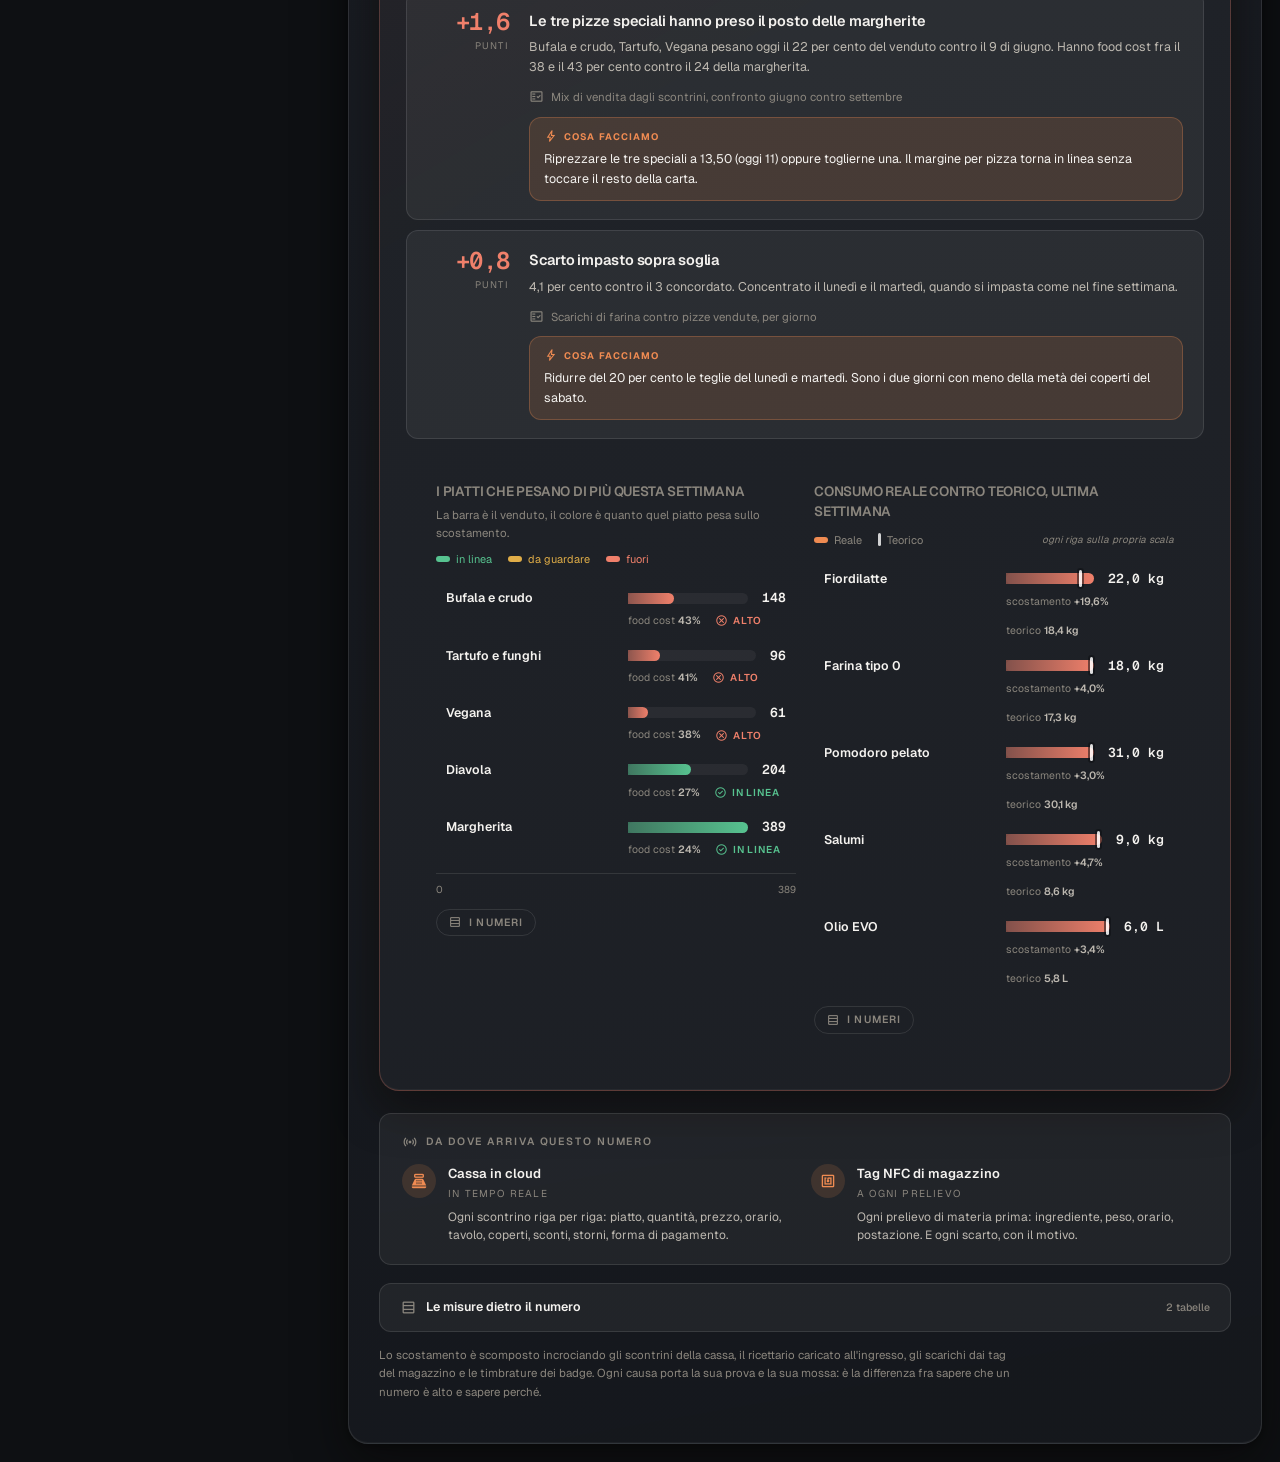
==== commit f26b65a9: "feat: scheda dell'incontro iniziale con il ristoratore La prima pagina della console che lavora su d" ====
--- a/index.html
+++ b/index.html
@@ -8,6 +8,12 @@
 <link rel="preconnect" href="https://fonts.gstatic.com" crossorigin>
 <link rel="stylesheet" href="https://fonts.googleapis.com/css2?family=Geist:wght@400;500;600;700&family=Geist+Mono:wght@400;500;600&family=Material+Symbols+Outlined:opsz,wght,FILL,GRAD@20,400,0,0&display=swap">
 <link rel="stylesheet" href="assets/stile.css">
+<link rel="icon" href="favicon.ico" sizes="any">
+<link rel="icon" type="image/png" href="favicon-32.png" sizes="32x32">
+<link rel="apple-touch-icon" href="apple-touch-icon.png">
+<meta name="apple-mobile-web-app-title" content="Console SB">
+<meta name="theme-color" content="#0e1013">
+<meta name="description" content="Prototipo della console di rete SB Food Consulting. Dati inventati.">
 </head>
 <body>
 
@@ -20,6 +26,7 @@
         <span class="nome">Console <span>della rete</span></span>
       </div>
       <div class="chi"><span class="ico">person</span> Simone Braghetta · Roma</div>
+      <a class="chi" href="incontro.html" style="color:var(--accento);text-decoration:none"><span class="ico">edit_note</span> Incontri con i nuovi locali</a>
     </div>
 
     <div class="polso" id="polso"></div>
--- a/assets/stile.css
+++ b/assets/stile.css
@@ -191,7 +191,12 @@
 .targa.spenta{background:var(--velo);color:var(--tenue);border-color:var(--bordo)}
 
 /* ═══ dossier ═══ */
+/* Gli elementi di una griglia non scendono sotto il loro contenuto se
+   non glielo si dice: senza questo la barra delle linguette allarga
+   tutta la colonna e il telefono va in scroll orizzontale. */
+.telaio > *{min-width:0}
 .dossier{min-width:0;display:grid;gap:18px}
+.dossier > *{min-width:0}
 
 .banda{position:relative;min-height:268px;overflow:hidden;border-radius:var(--r-g);
   border:1px solid var(--bordo);box-shadow:var(--ombra)}
@@ -276,7 +281,11 @@
 .numeri span{font-size:11.5px;color:var(--tenue);display:block;margin-top:7px}
 
 /* ═══ tabelle ═══ */
-.tabella{background:var(--velo);border:1px solid var(--bordo);border-radius:var(--r-b);overflow:hidden}
+/* Le tabelle larghe scorrono dentro il loro riquadro: senza questo
+   allargano la pagina e il telefono rimpicciolisce tutto il resto. */
+.tabella{background:var(--velo);border:1px solid var(--bordo);border-radius:var(--r-b);
+  overflow-x:auto;-webkit-overflow-scrolling:touch}
+.tabella table{min-width:max-content}
 table{width:100%;border-collapse:collapse;font-size:12.5px}
 th{
   text-align:left;font-size:10px;letter-spacing:1.4px;text-transform:uppercase;color:var(--tenue);
@@ -601,3 +610,78 @@
    il parametro, non il grafico */
 .andamento{color:var(--tenue)}
 .andamento b{color:var(--testo)}
+
+/* ═══════════════════════════════════════════════════════════════════
+   Telefono.
+
+   Sotto i 560 pixel la testata smette di essere una sovrimpressione e
+   torna a impilarsi: sullo schermo stretto il titolo finiva sotto la
+   targa dello stato. Le righe dei grafici si spezzano in due, così la
+   barra ha lo spazio per dire qualcosa invece di essere un trattino.
+   ═══════════════════════════════════════════════════════════════════ */
+@media(max-width:560px){
+  .telaio{padding:11px;gap:12px}
+  .area{padding:18px 15px 22px}
+  .cause{padding:14px 15px 18px}
+  .diagnosi .capo{padding:18px 16px}
+  .prove{padding:0 15px 18px}
+
+  /* testata: prima lo stato, poi il nome, poi i numeri */
+  .banda{min-height:0}
+  .banda::after{background:linear-gradient(175deg, rgba(14,16,19,.6), rgba(14,16,19,.9))}
+  .banda .monogramma{font-size:150px;bottom:-8%;opacity:.7}
+  /* relative, non static: lo z-index vale solo su un elemento
+     posizionato, altrimenti la velatura della testata li copre */
+  .banda .angolo{position:relative;top:auto;right:auto;padding:16px 16px 0;
+    justify-content:space-between;gap:8px}
+  .banda .sopra{position:relative;inset:auto;padding:12px 16px 18px}
+  .banda h1{font-size:25px;letter-spacing:-.6px;margin-bottom:6px}
+  .banda .sotto{font-size:12px;line-height:1.55}
+  .banda .cifre{margin-top:13px;gap:7px}
+  .banda .cifra{padding:7px 12px;gap:8px}
+  .banda .cifra b{font-size:15px}
+  .sigillo{padding:5px 6px 5px 12px}
+
+  /* due quadranti per riga, corone più piccole */
+  .quadranti{grid-template-columns:1fr 1fr;gap:8px;margin-bottom:20px}
+  .quadrante{padding:13px 8px 12px}
+  .quadrante svg{width:96px;height:96px}
+  .quadrante .dentro{top:13px;height:96px}
+  .quadrante .dentro b{font-size:17px}
+  .quadrante .nome{font-size:11.5px}
+  .quadrante .atteso{font-size:10px}
+  .quadrante .verdetto{font-size:9px;letter-spacing:.5px;margin-top:7px}
+  .quadrante.aperto::after{bottom:-12px}
+
+  /* grafici: etichetta sopra, barra e numero sotto */
+  .riga-g,.riga-s{grid-template-columns:1fr auto;gap:5px 10px;padding:9px 8px}
+  .riga-g .etic,.riga-s .etic{grid-column:1 / -1;font-size:12px}
+  .riga-g .val,.riga-s .val{font-size:12.5px}
+  /* la coda passa sotto tutto: se resta nella colonna del numero la
+     allarga e alla barra non rimane spazio */
+  .riga-g .coda,.riga-s .coda{grid-column:1 / -1;gap:10px;font-size:10px}
+  .colonnine{height:44px;max-width:none}
+
+  /* il grafico dell'andamento tiene la sua larghezza e scorre, invece
+     di rimpicciolire le scritte fino a non leggerle */
+  .tavola{overflow-x:auto}
+  .tavola svg{min-width:520px;display:block}
+
+  /* il resto che stava stretto */
+  .numeri{grid-template-columns:1fr 1fr}
+  .numeri b{font-size:20px}
+  .settimana{grid-template-columns:repeat(4,1fr)}
+  .causa{grid-template-columns:1fr;gap:4px}
+  .causa .peso{text-align:left;display:flex;align-items:baseline;gap:7px}
+  .causa .peso span{margin-top:0}
+  .conto .grande{font-size:32px}
+  .flussi{grid-template-columns:1fr}
+
+  /* dotazione: la targa dello stato scende sotto invece di spingere
+     la riga fuori dallo schermo */
+  .pezzo{grid-template-columns:34px 1fr;gap:6px 12px;padding:14px 15px}
+  .pezzo .targa{grid-column:2;justify-self:start;margin-top:4px}
+  .pezzo .produce{margin-top:11px}
+  .dentro-misure{padding:14px 13px 16px}
+  .tavola{padding:16px 14px 12px}
+}
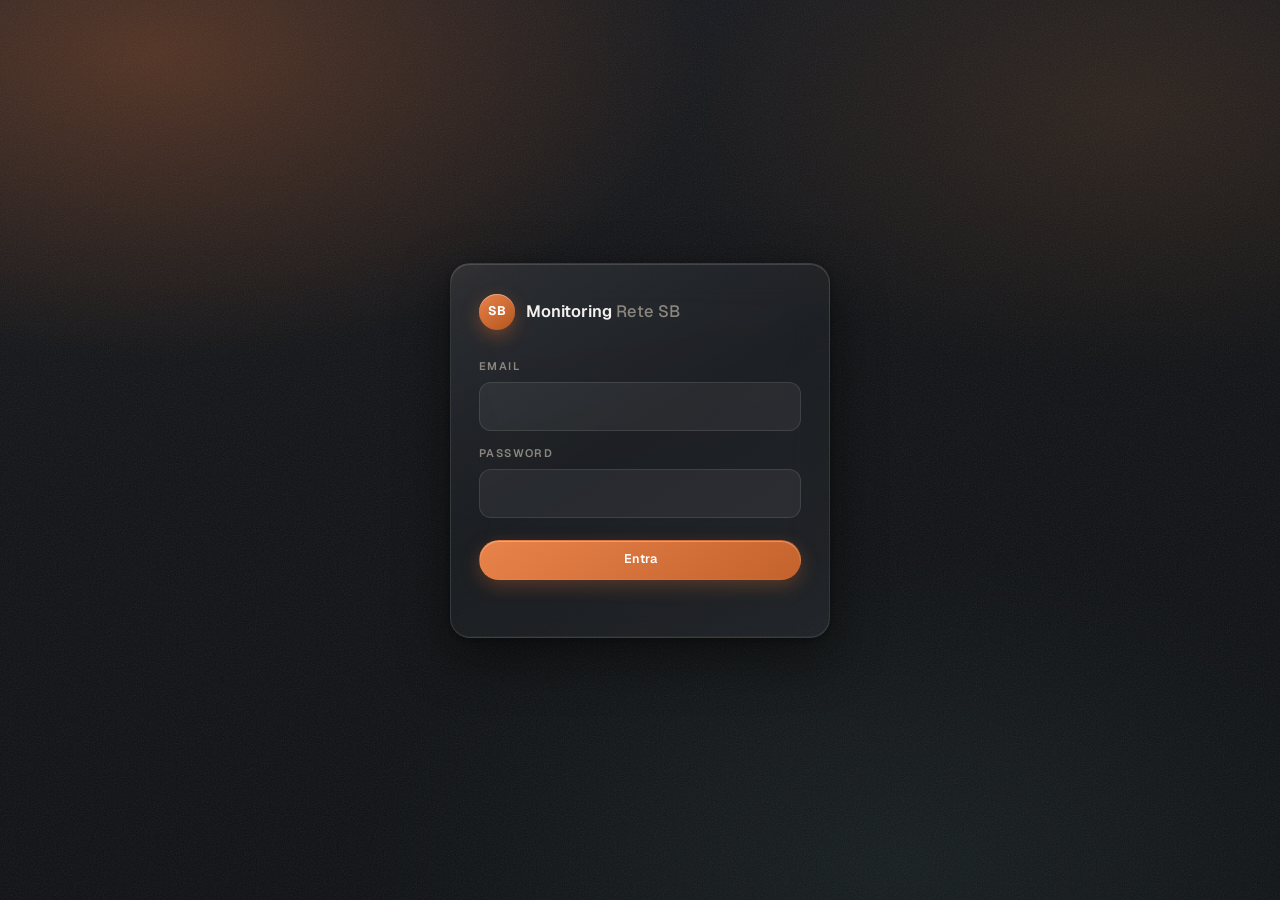
==== commit 4df5d7e8: "feat: Rete SB — Managing e Monitoring sui dati veri - Managing (locale.html): acquisti, ricettario, " ====
--- a/index.html
+++ b/index.html
@@ -2,62 +2,14 @@
 <html lang="it">
 <head>
 <meta charset="utf-8">
+<title>Rete SB</title>
 <meta name="viewport" content="width=device-width, initial-scale=1">
-<title>Console SB · prototipo</title>
-<link rel="preconnect" href="https://fonts.googleapis.com">
-<link rel="preconnect" href="https://fonts.gstatic.com" crossorigin>
-<link rel="stylesheet" href="https://fonts.googleapis.com/css2?family=Geist:wght@400;500;600;700&family=Geist+Mono:wght@400;500;600&family=Material+Symbols+Outlined:opsz,wght,FILL,GRAD@20,400,0,0&display=swap">
-<link rel="stylesheet" href="assets/stile.css">
-<link rel="icon" href="favicon.ico" sizes="any">
-<link rel="icon" type="image/png" href="favicon-32.png" sizes="32x32">
-<link rel="apple-touch-icon" href="apple-touch-icon.png">
-<meta name="apple-mobile-web-app-title" content="Console SB">
-<meta name="theme-color" content="#0e1013">
-<meta name="description" content="Prototipo della console di rete SB Food Consulting. Dati inventati.">
+<meta name="robots" content="noindex">
+<!-- L'indirizzo base porta a Monitoring, sui dati veri. Il vecchio prototipo con i dati inventati
+     (per le presentazioni) è in prototipo.html e non è collegato da nessuna pagina. -->
+<meta http-equiv="refresh" content="0; url=rete.html">
+<script>location.replace('rete.html' + location.search + location.hash);</script>
+<style>body{margin:0;background:#15171a;color:#cfc8bf;font:15px system-ui,sans-serif;display:grid;place-items:center;min-height:100vh}a{color:#e8834a}</style>
 </head>
-<body>
-
-<div class="telaio">
-
-  <aside class="flotta vetro">
-    <div class="insegna">
-      <div class="riga">
-        <span class="sigla">SB</span>
-        <span class="nome">Console <span>della rete</span></span>
-      </div>
-      <div class="chi"><span class="ico">person</span> Simone Braghetta · Roma</div>
-      <a class="chi" href="incontro.html" style="color:var(--accento);text-decoration:none"><span class="ico">edit_note</span> Incontri con i nuovi locali</a>
-    </div>
-
-    <div class="polso" id="polso"></div>
-    <div class="polso-dida" id="polso-dida"></div>
-
-    <div class="setaccio">
-      <span class="ico">search</span>
-      <input id="setaccio" type="search" placeholder="Cerca locale, zona, titolare" aria-label="Cerca">
-    </div>
-
-    <div class="filtri" id="filtri">
-      <button type="button" data-f="tutti" aria-pressed="true">Tutti</button>
-      <button type="button" data-f="fuori" aria-pressed="false">Fuori parametro</button>
-      <button type="button" data-f="attesa" aria-pressed="false">Attenzione</button>
-      <button type="button" data-f="buono" aria-pressed="false">In linea</button>
-    </div>
-
-    <div class="lista" id="lista"></div>
-    <p class="avviso">Prototipo. Locali, nomi e numeri sono inventati:
-      serve a far vedere come funziona il sistema.</p>
-  </aside>
-
-  <main class="dossier">
-    <div class="banda" id="banda"></div>
-    <div class="linguette vetro" id="linguette" role="tablist"></div>
-    <div class="lastra" id="area"></div>
-  </main>
-
-</div>
-
-<div class="bolla" id="bolla" role="status"></div>
-<script type="module" src="assets/app.js"></script>
-</body>
+<body><p>Apro Monitoring… <a href="rete.html">se non parte, clicca qui</a></p></body>
 </html>
